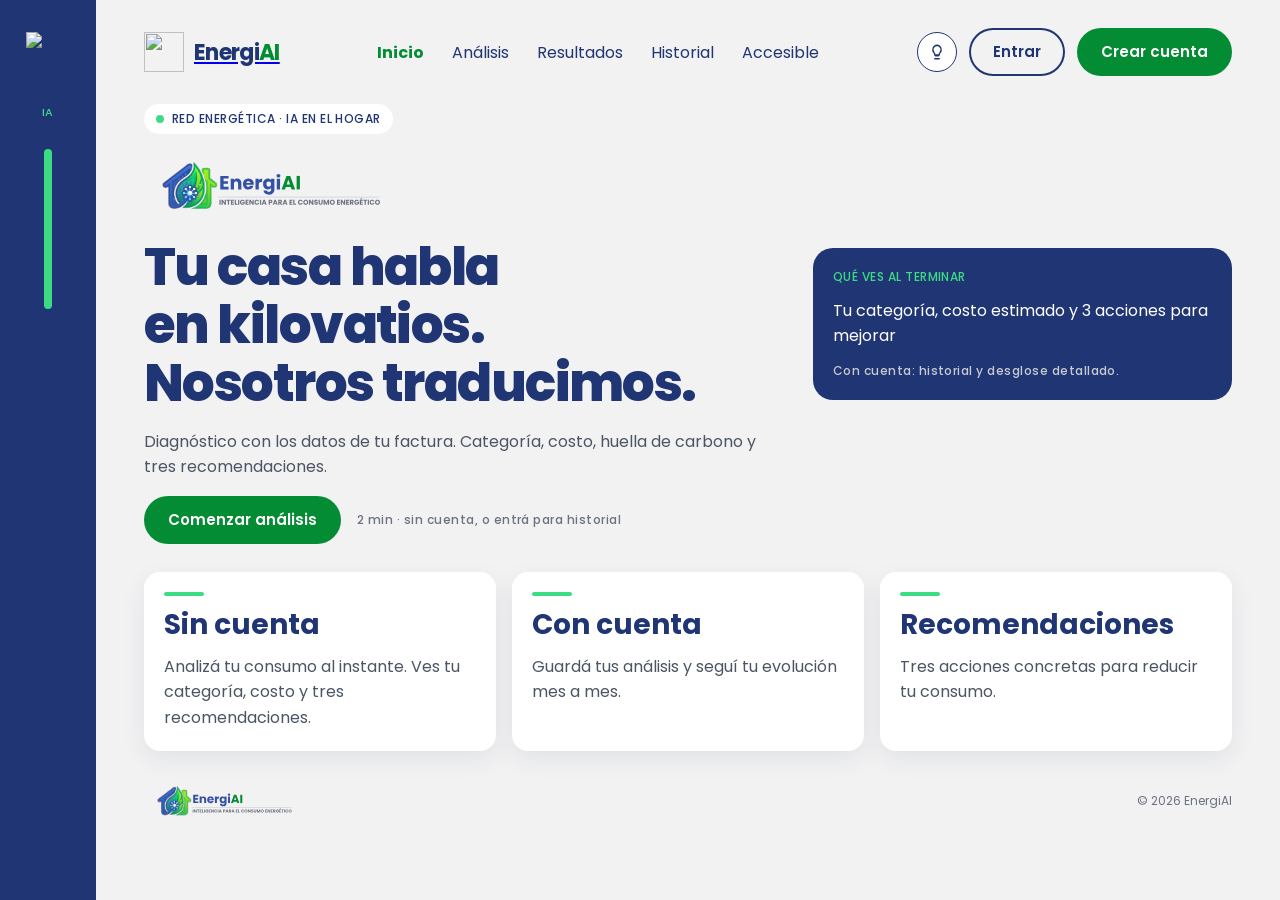
==== index.html @ ac4aae6c "feat: estructura inicial del frontend SPA para Netlify - Copiado archivos estáticos del backend Spri" ====
<!DOCTYPE html>
<html lang="es" data-theme="light" data-set="id">
<head>
  <meta charset="UTF-8">
  <meta name="viewport" content="width=device-width, initial-scale=1">
  <title>EnergiAI</title>
  <link rel="preconnect" href="https://fonts.googleapis.com">
  <link rel="preconnect" href="https://fonts.gstatic.com" crossorigin>
  <link href="https://fonts.googleapis.com/css2?family=Poppins:wght@400;500;600;700;800&display=swap" rel="stylesheet">
  <link rel="stylesheet" href="/styles.css?v=2.0.0">
</head>
<body class="app">
  <div id="app"></div>
  <script src="/config.js?v=2.0.0"></script>
  <script src="/app.js?v=2.0.0"></script>
</body>
</html>
---- styles.css ----
/* Poppins: Google Fonts en index.html / oauth-*.html (los TTF locales no están en el repo). */

:root,
[data-theme="light"] {
  --royal: #3352a6;
  --navy: #203573;
  --forest: #038c33;
  --mint: #3ddc84;
  --fog: #f2f2f2;
  --navy-soft: var(--royal);
  --green: var(--forest);
  --white: #ffffff;
  --muted: #6b7280;
  --line: #d5d8e0;
  --bg: var(--fog);
  --surface: var(--white);
  --text: var(--navy);
  --text-muted: #4b5563;
  --brand: var(--navy);
  --accent: var(--forest);
  --rail: var(--navy);
  --topbar: var(--navy);
  --stamp: var(--navy);
  --stamp-text: var(--fog);
  --field: var(--white);
  --tile-on: var(--navy);
  --tile-on-text: var(--fog);
  --ghost-bg: transparent;
  --ghost-fg: var(--navy);
  --lamp-bg: var(--white);
  --lamp-fg: var(--navy);
  --lamp-fill: none;
  --a11y-bar: var(--navy);
  --a11y-bar-text: var(--fog);
  --focus: var(--forest);
  --cta-fg: #ffffff;
}

[data-theme="dark"] {
  --bg: #162452;
  --surface: #203573;
  --field: #203573;
  --muted: #c7cbd1;
  --line: #3352a6;
  --text: #f2f2f2;
  --text-muted: #d5d8e0;
  --brand: #203573;
  --accent: #3ddc84;
  --green: #3ddc84;
  --rail: #203573;
  --topbar: #203573;
  --stamp: #203573;
  --stamp-text: #f2f2f2;
  --tile-on: #3352a6;
  --tile-on-text: #f2f2f2;
  --ghost-bg: transparent;
  --ghost-fg: #f2f2f2;
  --lamp-bg: #3352a6;
  --lamp-fg: #3ddc84;
  --lamp-fill: #3ddc84;
  --a11y-bar: #000000;
  --a11y-bar-text: #ffffff;
  --focus: #3ddc84;
  --cta-fg: #203573;
}

[data-set="a11y"] {
  --body-size: 20px;
  --body-lh: 32px;
  --h1: 32px;
  --tap: 56px;
}

[data-set="a11y"][data-theme="dark"] {
  --bg: #000000;
  --surface: #0a0a0a;
  --field: #0a0a0a;
  --text: #ffffff;
  --text-muted: #f2f2f2;
  --line: #f2f2f2;
  --accent: #3ddc84;
  --green: #3ddc84;
  --brand: #f2f2f2;
  --ghost-fg: #ffffff;
  --lamp-bg: #0a0a0a;
  --lamp-fg: #ffffff;
  --lamp-fill: #3ddc84;
  --cta-fg: #000000;
}

* { box-sizing: border-box; }
[hidden] { display: none !important; }
html, body { margin: 0; min-height: 100%; }
body {
  font-family: Poppins, sans-serif;
  background: #203573;
  color: #f2f2f2;
}
body.app {
  background: var(--bg);
  color: var(--text);
}
body.app .device {
  width: 100%;
  min-height: 100vh;
  border-radius: 0;
  box-shadow: none;
}
body.auth-page {
  min-height: 100vh;
  display: grid;
  place-items: center;
  padding: 32px 16px;
  background: var(--navy);
}

.studio {
  display: grid;
  grid-template-rows: auto 1fr;
  height: 100%;
}

.chrome {
  display: flex;
  flex-wrap: wrap;
  gap: 12px 20px;
  align-items: center;
  padding: 12px 20px;
  background: #162452;
  border-bottom: 1px solid #3352a6;
  font-size: 13px;
}
.chrome-brand {
  display: flex;
  align-items: center;
  gap: 8px;
  font-size: 16px;
  font-weight: 700;
  color: #f2f2f2;
  letter-spacing: -0.03em;
}
.chrome-brand .mark { width: 28px; height: 28px; object-fit: contain; }
.chrome-brand .ai { color: #3ddc84; }
.chrome label { display: flex; gap: 8px; align-items: center; color: #c7cbd1; }
.chrome select, .chrome button.ghost {
  font: inherit;
  background: #203573;
  color: #f2f2f2;
  border: 1px solid #3352a6;
  border-radius: 8px;
  padding: 6px 10px;
}
.hint { margin-left: auto; color: #64748b; font-size: 12px; }

.stage {
  overflow: auto;
  padding: 28px;
  display: flex;
  justify-content: center;
  align-items: flex-start;
}

.device {
  background: var(--bg);
  color: var(--text);
  box-shadow: 0 24px 80px rgba(0, 0, 0, 0.45);
  overflow: hidden;
}
.device[data-device="web"] { width: min(1440px, 100%); min-height: 820px; border-radius: 12px; }
.device[data-device="tablet"] { width: 768px; min-height: 1024px; border-radius: 22px; }
.device[data-device="mobile"] { width: 390px; min-height: 844px; border-radius: 28px; }

.shell { display: flex; min-height: inherit; }
.rail {
  width: 96px;
  background: var(--rail);
  display: flex;
  flex-direction: column;
  align-items: center;
  gap: 28px;
  padding: 32px 16px;
  flex-shrink: 0;
}
.rail img.mark { width: 44px; height: 44px; object-fit: contain; }
.rail .pulse { width: 8px; height: 160px; border-radius: 8px; background: var(--mint, var(--green)); }
.rail .cap { color: var(--mint, var(--green)); font-size: 11px; font-weight: 500; letter-spacing: 0.08em; }

.main { flex: 1; padding: 28px 48px 40px; display: flex; flex-direction: column; gap: 28px; }
.device[data-device="tablet"] .main,
.device[data-device="mobile"] .main { padding: 20px; gap: 20px; }

.topbar {
  background: var(--topbar);
  color: #fff;
  display: flex;
  align-items: center;
  justify-content: space-between;
  padding: 16px 22px;
  gap: 12px;
}
.topbar .brand { display: flex; align-items: center; }
.topbar img.mark { width: 40px; height: 40px; object-fit: contain; }
.device[data-device="mobile"] .topbar { padding: 18px 20px; }
.device[data-device="mobile"] .topbar img.mark { width: 40px; height: 40px; }
.topbar .pulse { width: 64px; height: 6px; border-radius: 3px; background: var(--mint, var(--green)); }

.a11y-bar {
  background: var(--a11y-bar);
  color: var(--a11y-bar-text);
  display: flex;
  align-items: center;
  justify-content: space-between;
  gap: 12px;
  padding: 12px 24px;
  min-height: 56px;
}
.skip { color: inherit; font-size: 18px; font-weight: 500; text-decoration: underline; }

.header {
  display: flex;
  align-items: center;
  justify-content: space-between;
  gap: 20px;
}
.nav { display: flex; gap: 28px; font-size: 16px; }
.header-actions { display: flex; align-items: center; gap: 12px; }

.lockup {
  display: flex;
  align-items: center;
  gap: 10px;
  font-size: 22px;
  font-weight: 700;
  letter-spacing: -0.03em;
  color: var(--navy);
  white-space: nowrap;
}
.lockup img.mark { width: 40px; height: 40px; object-fit: contain; flex-shrink: 0; }
.lockup .ai { color: var(--forest); }
.lockup.inverse { color: #f2f2f2; }
.lockup.inverse .ai { color: var(--mint); }
.lockup.compact { font-size: 18px; gap: 8px; }
.lockup.compact img.mark { width: 32px; height: 32px; }
.banner-plate {
  background: #f2f2f2;
  border-radius: 12px;
  padding: 10px 16px;
  width: fit-content;
  max-width: 100%;
}
.banner-plate img { height: 52px; width: auto; max-width: min(420px, 100%); display: block; object-fit: contain; object-position: left center; }
.banner-plate.sm { padding: 6px 12px; }
.banner-plate.sm img { height: 32px; max-width: 260px; }

.btn {
  display: inline-flex;
  align-items: center;
  justify-content: center;
  gap: 8px;
  border: 0;
  border-radius: 999px;
  padding: 12px 24px;
  font: 600 15px/1.2 Poppins, sans-serif;
  cursor: pointer;
  min-height: 48px;
}
.btn.primary { background: var(--accent); color: var(--cta-fg); }
.btn.navy { background: var(--navy); color: #f2f2f2; }
.btn.ghost {
  background: var(--ghost-bg);
  color: var(--ghost-fg);
  box-shadow: inset 0 0 0 2px var(--ghost-fg);
}
[data-set="a11y"] .btn { min-height: 56px; font-size: 20px; padding: 14px 24px; }
.btn.block { width: 100%; }

.theme-toggle {
  display: inline-flex;
  align-items: center;
  justify-content: center;
  gap: 8px;
  width: 40px;
  height: 40px;
  border-radius: 999px;
  border: 1.5px solid var(--lamp-fg);
  background: var(--lamp-bg);
  color: var(--lamp-fg);
  cursor: pointer;
  flex-shrink: 0;
}
.theme-toggle svg { width: 18px; height: 18px; }
.theme-toggle.filled svg { fill: var(--lamp-fill); stroke: var(--lamp-fill); }
.theme-toggle.a11y {
  width: auto;
  min-height: 56px;
  padding: 0 16px;
  font: 500 18px/1 Poppins, sans-serif;
  border-width: 2px;
}
.theme-toggle:focus-visible { outline: 3px solid var(--focus); outline-offset: 3px; }

.kicker {
  display: inline-flex;
  align-items: center;
  gap: 8px;
  background: var(--surface);
  color: var(--navy);
  border-radius: 999px;
  padding: 6px 12px;
  font-size: 12px;
  font-weight: 500;
  letter-spacing: 0.04em;
  width: fit-content;
}
[data-theme="dark"] .kicker { color: var(--mint); background: #203573; }
.dot { width: 8px; height: 8px; border-radius: 50%; background: var(--mint, var(--green)); }

h1 { margin: 0; font-size: 40px; line-height: 1.15; letter-spacing: -0.03em; color: var(--navy); }
[data-theme="dark"] h1 { color: var(--text); }
[data-set="a11y"] h1 { font-size: 32px; letter-spacing: 0; }
.display { font-size: 52px; font-weight: 800; line-height: 1.12; }
[data-device="mobile"] .display,
[data-device="tablet"] .display { font-size: 36px; }
[data-set="a11y"] .display { font-size: 40px; font-weight: 700; }
p { margin: 0; font-size: 16px; line-height: 1.6; color: var(--text-muted); }
[data-set="a11y"] p { font-size: 20px; line-height: 1.6; color: var(--text-muted); }
.caption { font-size: 12px; font-weight: 500; letter-spacing: 0.04em; color: var(--muted); text-transform: uppercase; }
[data-set="a11y"] .caption { font-size: 18px; text-transform: none; letter-spacing: 0; }

.hero { display: grid; grid-template-columns: 1.2fr 0.8fr; gap: 40px; align-items: center; }
[data-device="mobile"] .hero,
[data-device="tablet"] .hero { grid-template-columns: 1fr; }
.copy { display: flex; flex-direction: column; gap: 16px; align-items: flex-start; }
.cta-row { display: flex; gap: 16px; align-items: center; flex-wrap: wrap; }

.meter {
  background: var(--navy);
  color: #fff;
  border-radius: 20px;
  padding: 20px;
  display: flex;
  flex-direction: column;
  gap: 12px;
}
[data-theme="dark"] .meter { background: #162452; box-shadow: inset 0 0 0 1px #3352a6; }
.meter .caption { color: var(--mint, var(--green)); }
.bars { display: flex; gap: 8px; align-items: flex-end; height: 150px; }
.bars span {
  flex: 1;
  border-radius: 8px;
  background: var(--royal, var(--navy-soft));
  min-height: 24px;
}
.bars span.on { background: var(--mint, var(--green)); }

.bento, .grid-2, .tiles, .timeline { display: grid; gap: 16px; }
.bento { grid-template-columns: repeat(3, 1fr); }
[data-device="mobile"] .bento { grid-template-columns: 1fr; }
.card {
  background: var(--surface);
  border-radius: 16px;
  padding: 20px;
  display: flex;
  flex-direction: column;
  gap: 8px;
  box-shadow: 0 8px 24px rgba(32, 53, 115, 0.08);
}
.stripe { width: 40px; height: 4px; border-radius: 2px; background: var(--mint, var(--accent)); }
.card h2 { margin: 0; font-size: 28px; color: var(--navy); }
[data-theme="dark"] .card h2 { color: var(--text); }

.timeline { grid-template-columns: repeat(3, 1fr); }
[data-device="mobile"] .timeline { grid-template-columns: 1fr; }
.step {
  background: var(--surface);
  border-radius: 999px;
  padding: 12px 16px;
  display: flex;
  gap: 12px;
  align-items: center;
}
.step .n { color: var(--green); font-size: 12px; font-weight: 500; }

.tiles { grid-template-columns: repeat(3, 1fr); }
[data-device="mobile"] .tiles { grid-template-columns: 1fr; }
.tile {
  background: var(--field);
  border: 1px solid var(--line);
  border-radius: 16px;
  padding: 20px;
  cursor: pointer;
  text-align: left;
  font: inherit;
  color: inherit;
  min-height: 48px;
}
.tile.on { background: var(--tile-on); color: var(--tile-on-text); border-color: transparent; }
.tile.on .caption { color: var(--green); }
.tile h3 { margin: 6px 0 0; font-size: 24px; }

.fields { display: grid; grid-template-columns: 1fr 1fr; gap: 12px; }
[data-device="mobile"] .fields { grid-template-columns: 1fr; }
.field {
  background: var(--field);
  border-radius: 12px;
  padding: 14px 16px;
  border: 1px solid var(--line);
}
.field .val { font-size: 22px; font-weight: 600; color: var(--navy); }
[data-theme="dark"] .field .val { color: var(--text); }

.stamp {
  background: var(--stamp);
  color: var(--stamp-text);
  border-radius: 20px;
  padding: 28px;
  display: flex;
  flex-direction: column;
  gap: 12px;
}
.hatch { display: flex; gap: 6px; }
.hatch i {
  width: 10px;
  height: 18px;
  background: var(--mint, var(--green));
  border-radius: 2px;
  transform: rotate(18deg);
}
.split { display: grid; grid-template-columns: 1fr 1fr; gap: 24px; }
[data-device="mobile"] .split { grid-template-columns: 1fr; }
.rec {
  display: flex;
  gap: 16px;
  align-items: center;
  background: var(--surface);
  border-radius: 16px;
  padding: 16px;
}
.rec .n { font-size: 28px; font-weight: 600; color: var(--green); }

.choice {
  display: flex;
  justify-content: space-between;
  align-items: center;
  min-height: 56px;
  width: 100%;
  padding: 16px 20px;
  border-radius: 12px;
  background: var(--surface);
  border: 2px solid var(--navy);
  color: var(--text);
  font: inherit;
  cursor: pointer;
  text-align: left;
}
[data-set="a11y"] .choice { border-color: var(--text); font-size: 20px; }
.choice.on { border-width: 4px; border-color: var(--accent); }
.choice .sel { color: var(--accent); font-size: 18px; font-weight: 500; }
.progress { display: flex; gap: 8px; }
.progress i { flex: 1; height: 12px; border-radius: 6px; background: var(--line); }
.progress i.on { background: var(--accent); }

.a11y-card {
  border: 2px solid var(--text);
  background: var(--surface);
  border-radius: 12px;
  padding: 20px;
}
[data-theme="dark"][data-set="a11y"] .a11y-card { border-color: #fff; }

.foot {
  display: flex;
  align-items: center;
  justify-content: space-between;
  gap: 16px;
  flex-wrap: wrap;
  color: var(--muted);
  font-size: 12px;
}

.stack { display: flex; flex-direction: column; gap: 16px; align-items: stretch; }
.row { display: flex; justify-content: space-between; align-items: center; background: var(--surface); border-radius: 12px; padding: 12px 14px; }
.row b { font-size: 28px; color: var(--navy); }
[data-theme="dark"] .row b { color: var(--text); }

.nav a, .nav button.link, .caption button.link {
  background: none;
  border: 0;
  padding: 0;
  font: inherit;
  color: inherit;
  cursor: pointer;
  text-decoration: underline;
  text-underline-offset: 3px;
}
.nav a, .nav button.link { text-decoration: none; }
.nav a:hover, .nav button.link:hover { color: var(--accent); }
.nav a.on, .nav button.link.on { font-weight: 700; color: var(--accent); }

.alert {
  border-radius: 12px;
  padding: 12px 16px;
  background: #fde8e8;
  color: #7f1d1d;
  font-size: 14px;
  line-height: 1.45;
}
[data-theme="dark"] .alert { background: #3b1520; color: #fecaca; }
.alert.notice { background: #e8f8ef; color: #0f5132; }
[data-theme="dark"] .alert.notice { background: #0f2e1c; color: #bbf7d0; }
.alert ul { margin: 8px 0 0; padding-left: 18px; }

.field-ctl { display: flex; flex-direction: column; gap: 6px; }
.field-ctl label {
  font-size: 12px;
  font-weight: 500;
  letter-spacing: 0.04em;
  text-transform: uppercase;
  color: var(--muted);
}
[data-set="a11y"] .field-ctl label { font-size: 16px; text-transform: none; letter-spacing: 0; }
.field-ctl input, .field-ctl select, .field-ctl textarea {
  font: 600 16px/1.3 Poppins, sans-serif;
  color: var(--text);
  background: var(--field);
  border: 1px solid var(--line);
  border-radius: 12px;
  padding: 12px 14px;
  min-height: 48px;
  width: 100%;
}
[data-set="a11y"] .field-ctl input,
[data-set="a11y"] .field-ctl select { min-height: 56px; font-size: 20px; }
.checks { display: grid; gap: 10px; }
.check {
  display: flex;
  align-items: center;
  gap: 10px;
  background: var(--field);
  border: 1px solid var(--line);
  border-radius: 12px;
  padding: 12px 14px;
  font-size: 15px;
  color: var(--text);
}
.check input { width: 18px; height: 18px; accent-color: var(--forest); }

.auth-card {
  width: min(440px, 92vw);
  background: var(--surface);
  color: var(--text);
  border-radius: 20px;
  padding: 28px 28px 24px;
  display: flex;
  flex-direction: column;
  gap: 16px;
}
.auth-card h1 { font-size: 28px; }
.auth-tabs { display: flex; gap: 8px; }
.auth-tabs .btn { flex: 1; }
.btn.google {
  background: #fff;
  color: #1f1f1f;
  box-shadow: inset 0 0 0 1px #dadce0;
  font-weight: 600;
}
.btn.google svg { width: 18px; height: 18px; }
.auth-welcome { color: var(--text-muted); line-height: 1.5; }
.auth-footer { font-size: 12px; color: var(--muted); }

.chart-wrap {
  overflow-x: auto;
  background: var(--surface);
  border-radius: 16px;
  padding: 16px 12px 8px;
}
.chart-wrap svg { width: 100%; height: auto; display: block; }
.chart-legend {
  display: flex;
  gap: 16px;
  flex-wrap: wrap;
  font-size: 13px;
  color: var(--text-muted);
  margin-bottom: 8px;
}
.chart-legend i {
  display: inline-block;
  width: 10px;
  height: 10px;
  border-radius: 2px;
  margin-right: 6px;
}
.chart-legend .kwh { background: var(--royal); }
.chart-legend .co2 { background: var(--mint); }
.bar-group { cursor: pointer; }
.bar-group:hover .bar-kwh { fill: var(--navy); }
.bar-group:focus { outline: 3px solid var(--focus); outline-offset: 2px; }
.bar-kwh { fill: var(--royal); }
.bar-co2 { fill: var(--mint); }
.chart-axis { font-size: 11px; fill: var(--muted); font-family: Poppins, sans-serif; }
.chart-hint { margin-top: 8px; }

.costos-grid { display: grid; grid-template-columns: 1fr 1fr; gap: 12px; }
[data-device="mobile"] .costos-grid { grid-template-columns: 1fr; }

.user-chip { font-size: 13px; color: var(--text-muted); max-width: 180px; overflow: hidden; text-overflow: ellipsis; white-space: nowrap; }
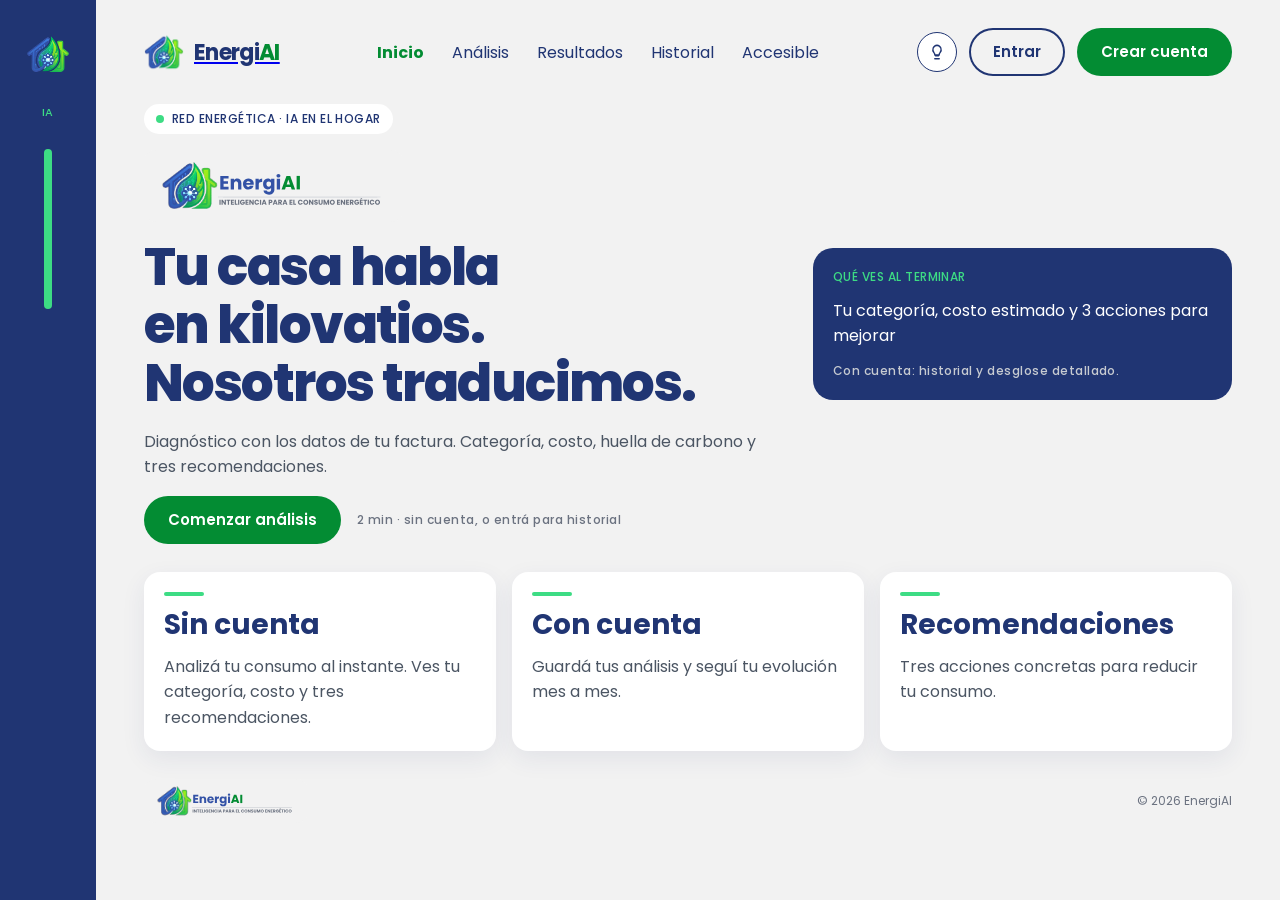
==== commit c4173470: "refactor: modularizar frontend en ES6 modules Fase 1 y 2 de reestructuración:  - Separar app.js mono" ====
--- a/index.html
+++ b/index.html
@@ -7,11 +7,10 @@
   <link rel="preconnect" href="https://fonts.googleapis.com">
   <link rel="preconnect" href="https://fonts.gstatic.com" crossorigin>
   <link href="https://fonts.googleapis.com/css2?family=Poppins:wght@400;500;600;700;800&display=swap" rel="stylesheet">
-  <link rel="stylesheet" href="/styles.css?v=2.0.0">
+  <link rel="stylesheet" href="/styles.css?v=2.1.0">
 </head>
 <body class="app">
   <div id="app"></div>
-  <script src="/config.js?v=2.0.0"></script>
-  <script src="/app.js?v=2.0.0"></script>
+  <script type="module" src="/js/app.js?v=2.1.0"></script>
 </body>
 </html>
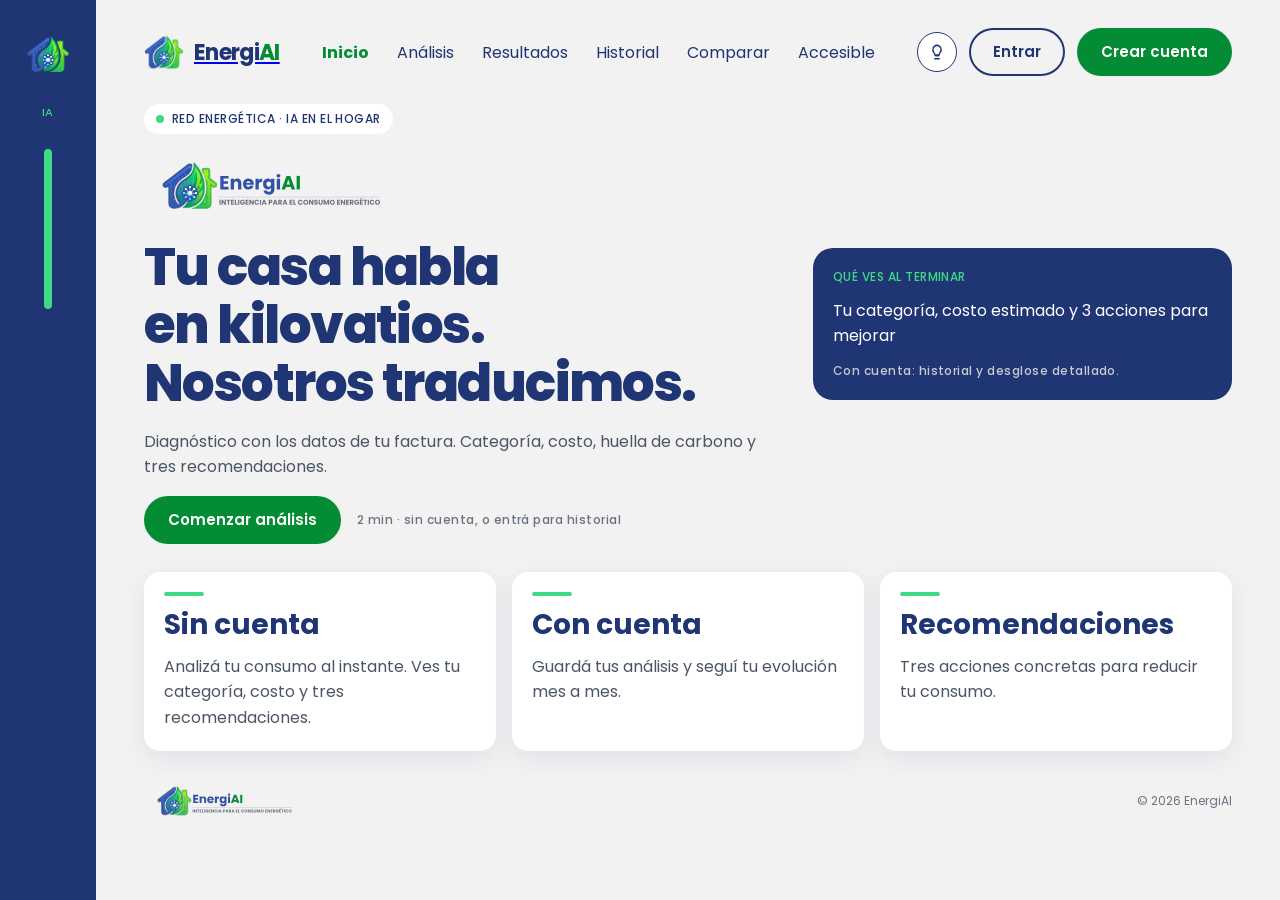
==== commit 0fe98bac: "chore: bump CSS version to bust cache Co-authored-by: Cursor <cursoragent@cursor.com>" ====
--- a/index.html
+++ b/index.html
@@ -7,7 +7,8 @@
   <link rel="preconnect" href="https://fonts.googleapis.com">
   <link rel="preconnect" href="https://fonts.gstatic.com" crossorigin>
   <link href="https://fonts.googleapis.com/css2?family=Poppins:wght@400;500;600;700;800&display=swap" rel="stylesheet">
-  <link rel="stylesheet" href="/styles.css?v=2.1.0">
+  <link rel="stylesheet" href="/styles.css?v=2.2.0">
+  <script src="https://accounts.google.com/gsi/client" async defer></script>
 </head>
 <body class="app">
   <div id="app"></div>
--- a/styles.css
+++ b/styles.css
@@ -30,8 +30,8 @@
   --lamp-bg: var(--white);
   --lamp-fg: var(--navy);
   --lamp-fill: none;
-  --a11y-bar: var(--navy);
-  --a11y-bar-text: var(--fog);
+  --a11y-bar: #e8e8e8;
+  --a11y-bar-text: #1a1a2e;
   --focus: var(--forest);
   --cta-fg: #ffffff;
 }
@@ -214,6 +214,33 @@
   padding: 12px 24px;
   min-height: 56px;
 }
+.a11y-bar .btn.ghost {
+  background: transparent;
+  color: #ffffff;
+  box-shadow: inset 0 0 0 2px #ffffff;
+}
+.a11y-bar .btn.ghost:hover,
+.a11y-bar .btn.ghost:focus {
+  background: rgba(255, 255, 255, 0.1);
+}
+.a11y-bar .theme-toggle {
+  border-color: #ffffff;
+  color: #ffffff;
+  background: transparent;
+}
+
+/* Modo claro: botones accesibilidad con alto contraste */
+[data-theme="light"] .a11y-bar .btn.ghost,
+[data-theme="light"] .a11y-bar .theme-toggle {
+  color: var(--a11y-bar-text);
+  border-color: var(--a11y-bar-text);
+  box-shadow: inset 0 0 0 2px var(--a11y-bar-text);
+}
+[data-theme="light"] .a11y-bar .btn.ghost:hover,
+[data-theme="light"] .a11y-bar .btn.ghost:focus {
+  background: rgba(26, 26, 46, 0.12);
+}
+
 .skip { color: inherit; font-size: 18px; font-weight: 500; text-decoration: underline; }
 
 .header {
@@ -251,6 +278,13 @@
 .banner-plate img { height: 52px; width: auto; max-width: min(420px, 100%); display: block; object-fit: contain; object-position: left center; }
 .banner-plate.sm { padding: 6px 12px; }
 .banner-plate.sm img { height: 32px; max-width: 260px; }
+[data-theme="dark"] .banner-plate {
+  background: rgba(32, 53, 115, 0.6);
+  border: 1px solid rgba(61, 220, 132, 0.3);
+}
+[data-theme="dark"] .banner-plate img {
+  filter: invert(1) hue-rotate(180deg) brightness(1.2) contrast(0.9);
+}
 
 .btn {
   display: inline-flex;
@@ -565,6 +599,21 @@
   font-weight: 600;
 }
 .btn.google svg { width: 18px; height: 18px; }
+.google-signin-wrapper {
+  display: flex;
+  flex-direction: column;
+  align-items: center;
+  width: 100%;
+  margin-top: 8px;
+}
+#google-signin-btn {
+  display: flex;
+  justify-content: center;
+  min-height: 44px;
+}
+.google-fallback {
+  display: flex;
+}
 .auth-welcome { color: var(--text-muted); line-height: 1.5; }
 .auth-footer { font-size: 12px; color: var(--muted); }
 
@@ -604,3 +653,29 @@
 [data-device="mobile"] .costos-grid { grid-template-columns: 1fr; }
 
 .user-chip { font-size: 13px; color: var(--text-muted); max-width: 180px; overflow: hidden; text-overflow: ellipsis; white-space: nowrap; }
+
+@media (max-width: 768px) {
+  .cta-row {
+    flex-direction: column;
+    align-items: stretch;
+    gap: 12px;
+  }
+  .cta-row .btn.primary {
+    width: 100%;
+  }
+  .cta-row .btn.ghost,
+  .cta-row .btn.navy {
+    flex: 1;
+  }
+  .cta-row .user-chip {
+    text-align: center;
+    max-width: none;
+  }
+  .header-actions {
+    display: none;
+  }
+  .device[data-device="mobile"] .header-actions,
+  .device[data-device="tablet"] .header-actions {
+    display: none;
+  }
+}
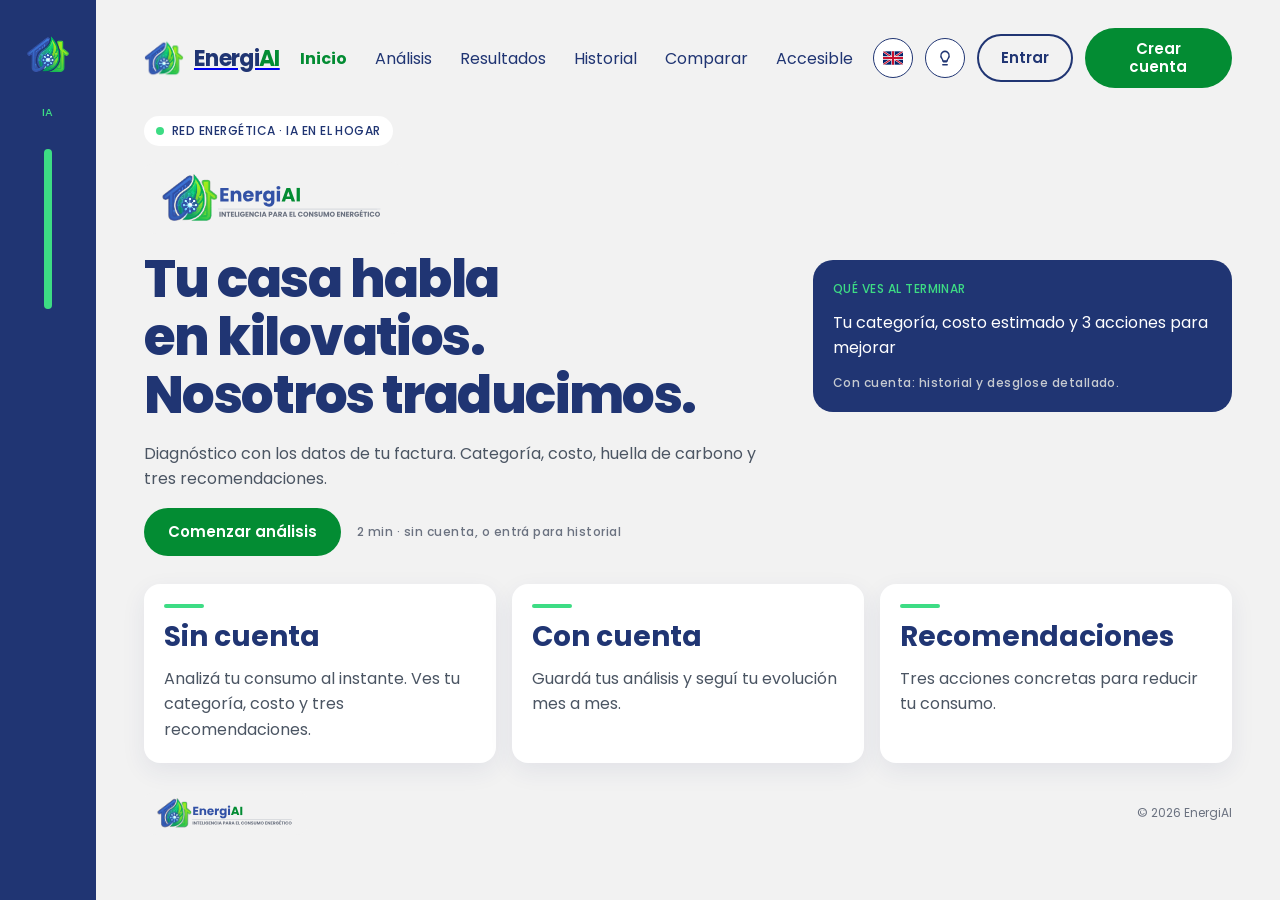
==== commit 75e3318c: "feat: add language toggle (ES/EN) and favicon - Add i18n module with ~150 translated strings - Langu" ====
--- a/index.html
+++ b/index.html
@@ -4,14 +4,15 @@
   <meta charset="UTF-8">
   <meta name="viewport" content="width=device-width, initial-scale=1">
   <title>EnergiAI</title>
+  <link rel="icon" href="/favicon.svg" type="image/svg+xml">
   <link rel="preconnect" href="https://fonts.googleapis.com">
   <link rel="preconnect" href="https://fonts.gstatic.com" crossorigin>
   <link href="https://fonts.googleapis.com/css2?family=Poppins:wght@400;500;600;700;800&display=swap" rel="stylesheet">
-  <link rel="stylesheet" href="/styles.css?v=2.2.0">
+  <link rel="stylesheet" href="/styles.css?v=2.4.0">
   <script src="https://accounts.google.com/gsi/client" async defer></script>
 </head>
 <body class="app">
   <div id="app"></div>
-  <script type="module" src="/js/app.js?v=2.1.0"></script>
+  <script type="module" src="/js/app.js?v=2.4.0"></script>
 </body>
 </html>
--- a/styles.css
+++ b/styles.css
@@ -333,6 +333,37 @@
 }
 .theme-toggle:focus-visible { outline: 3px solid var(--focus); outline-offset: 3px; }
 
+.lang-toggle {
+  display: inline-flex;
+  align-items: center;
+  justify-content: center;
+  gap: 6px;
+  width: 40px;
+  height: 40px;
+  border-radius: 999px;
+  border: 1.5px solid var(--lamp-fg);
+  background: var(--lamp-bg);
+  color: var(--lamp-fg);
+  cursor: pointer;
+  flex-shrink: 0;
+  padding: 0;
+}
+.lang-toggle svg { width: 20px; height: 14px; border-radius: 2px; }
+.lang-toggle.a11y {
+  width: auto;
+  min-height: 56px;
+  padding: 0 16px;
+  font: 500 18px/1 Poppins, sans-serif;
+  border-width: 2px;
+}
+.lang-toggle:focus-visible { outline: 3px solid var(--focus); outline-offset: 3px; }
+
+[data-theme="light"] .a11y-bar .lang-toggle {
+  color: var(--a11y-bar-text);
+  border-color: var(--a11y-bar-text);
+  box-shadow: inset 0 0 0 2px var(--a11y-bar-text);
+}
+
 .kicker {
   display: inline-flex;
   align-items: center;
@@ -414,6 +445,21 @@
   align-items: center;
 }
 .step .n { color: var(--green); font-size: 12px; font-weight: 500; }
+
+.section-title {
+  font-size: 18px;
+  font-weight: 600;
+  color: var(--text);
+  margin: 24px 0 12px;
+  padding-bottom: 8px;
+  border-bottom: 1px solid var(--line);
+}
+.section-title:first-of-type { margin-top: 16px; }
+.section-title .hint {
+  font-size: 13px;
+  font-weight: 400;
+  color: var(--muted);
+}
 
 .tiles { grid-template-columns: repeat(3, 1fr); }
 [data-device="mobile"] .tiles { grid-template-columns: 1fr; }
@@ -619,11 +665,16 @@
 
 .chart-wrap {
   overflow-x: auto;
+  overflow-y: hidden;
   background: var(--surface);
   border-radius: 16px;
   padding: 16px 12px 8px;
-}
-.chart-wrap svg { width: 100%; height: auto; display: block; }
+  max-width: 100%;
+}
+.chart-wrap svg { 
+  display: block; 
+  min-width: max-content;
+}
 .chart-legend {
   display: flex;
   gap: 16px;
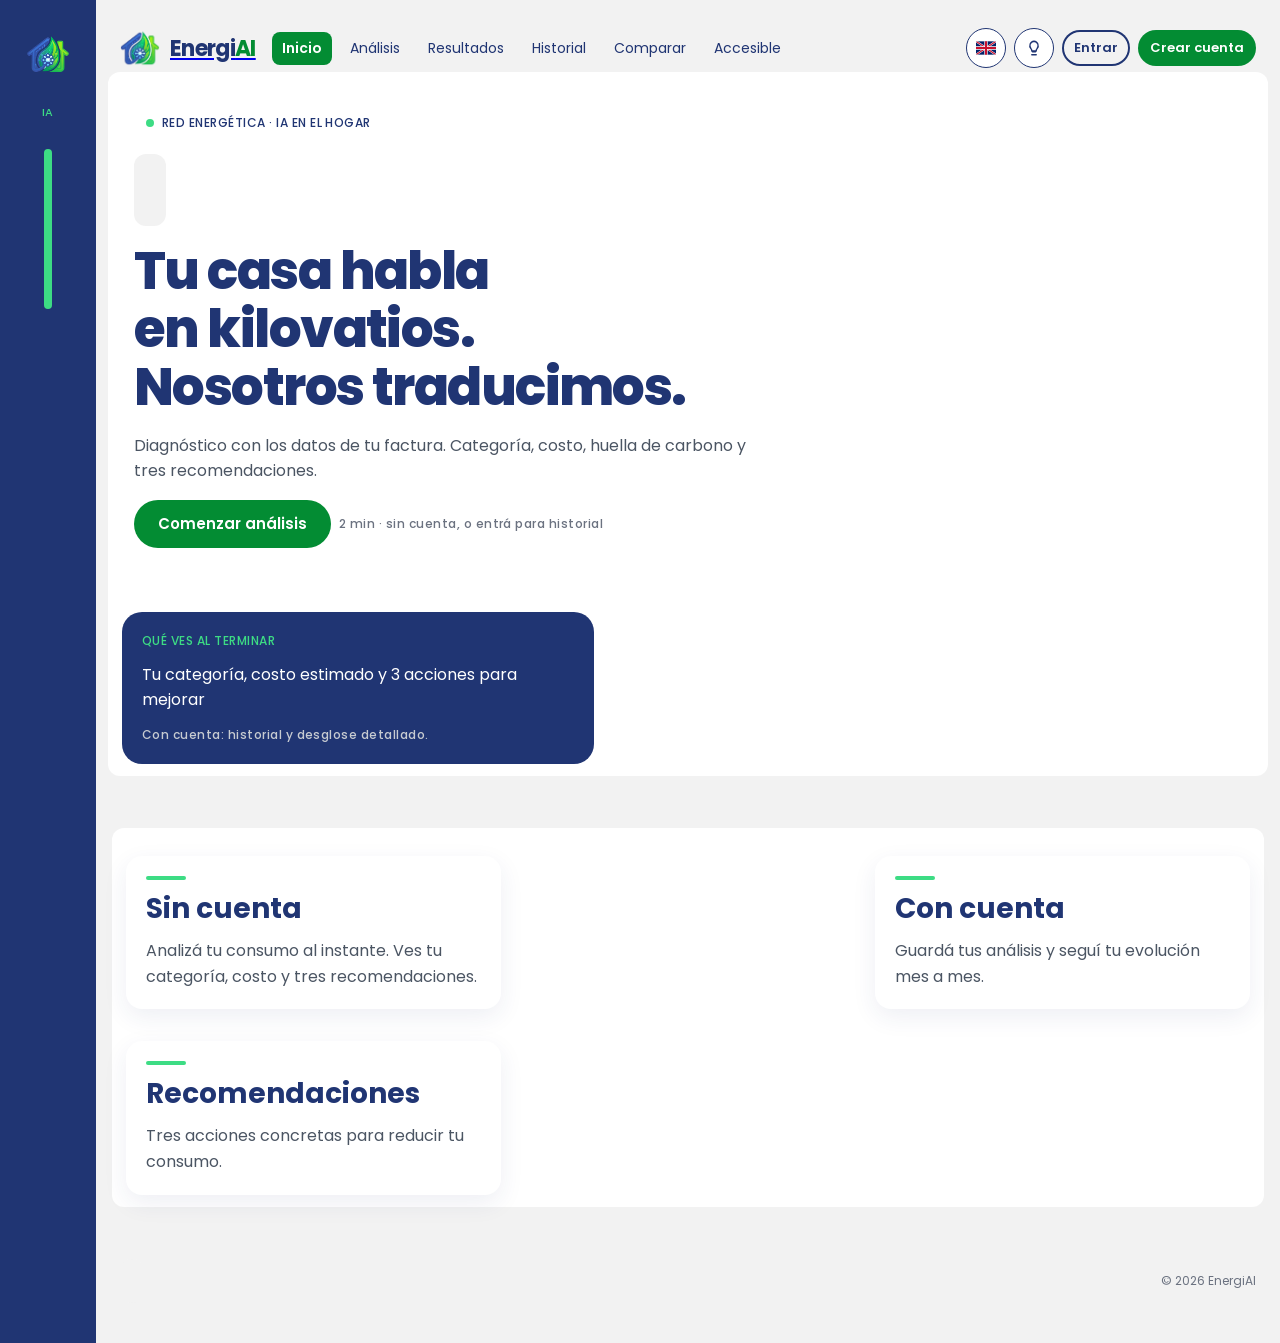
==== commit bc31372d: "feat(ui): consolidar controles en topbar móvil y agregar Bootstrap local - Mover botones auth (login" ====
--- a/index.html
+++ b/index.html
@@ -8,11 +8,13 @@
   <link rel="preconnect" href="https://fonts.googleapis.com">
   <link rel="preconnect" href="https://fonts.gstatic.com" crossorigin>
   <link href="https://fonts.googleapis.com/css2?family=Poppins:wght@400;500;600;700;800&display=swap" rel="stylesheet">
-  <link rel="stylesheet" href="/styles.css?v=2.4.0">
+  <link rel="stylesheet" href="/css/bootstrap-grid.min.css">
+  <link rel="stylesheet" href="/css/bootstrap-utilities.min.css">
+  <link rel="stylesheet" href="/styles.css?v=2.12.0">
   <script src="https://accounts.google.com/gsi/client" async defer></script>
 </head>
 <body class="app">
   <div id="app"></div>
-  <script type="module" src="/js/app.js?v=2.4.0"></script>
+  <script type="module" src="/js/app.js?v=2.7.0"></script>
 </body>
 </html>
--- a/styles.css
+++ b/styles.css
@@ -195,14 +195,59 @@
   display: flex;
   align-items: center;
   justify-content: space-between;
+  flex-wrap: wrap;
+  gap: 8px;
+}
+  align-items: center;
+  justify-content: space-between;
   padding: 16px 22px;
   gap: 12px;
 }
-.topbar .brand { display: flex; align-items: center; }
+.topbar .brand { display: flex; align-items: center; flex-shrink: 0; }
 .topbar img.mark { width: 40px; height: 40px; object-fit: contain; }
-.device[data-device="mobile"] .topbar { padding: 18px 20px; }
+.device[data-device="mobile"] .topbar { padding: 18px 12px; max-width: 100vw; box-sizing: border-box; }
 .device[data-device="mobile"] .topbar img.mark { width: 40px; height: 40px; }
-.topbar .pulse { width: 64px; height: 6px; border-radius: 3px; background: var(--mint, var(--green)); }
+.topbar .pulse { width: 64px; height: 6px; border-radius: 3px; background: var(--mint, var(--green)); flex-shrink: 0; }
+.topbar-actions { margin-left: auto; display: flex; flex-wrap: wrap; justify-content: flex-end; gap: 4px; }
+.topbar-actions .btn:hover {
+  background: rgba(255,255,255,0.25);
+}
+.topbar-actions .btn.primary {
+  background: var(--accent);
+  border-color: var(--accent);
+  color: var(--cta-fg);
+}
+.topbar-actions .user-chip {
+  color: #fff;
+  font-size: 12px;
+  max-width: 80px;
+  overflow: hidden;
+  text-overflow: ellipsis;
+  white-space: nowrap;
+}
+.topbar-actions .lang-toggle,
+.topbar-actions .theme-toggle {
+  opacity: 0.9;
+}
+@media (max-width: 520px) {
+  .topbar { padding: 10px 12px; gap: 6px; }
+  .topbar-actions { gap: 4px !important; }
+  .topbar-actions .btn.ghost { 
+    padding: 4px 6px; 
+    font-size: 11px; 
+    min-height: auto;
+  }
+  .topbar-actions .btn.primary { padding: 4px 8px; font-size: 11px; min-height: 28px; }
+  .topbar-actions .user-chip { max-width: 60px; font-size: 11px; }
+  .topbar-actions .lang-toggle,
+  .topbar-actions .theme-toggle { transform: scale(0.8); }
+}
+@media (max-width: 400px) {
+  .topbar-actions .theme-toggle { display: none; }
+}
+@media (max-width: 350px) {
+  .topbar-actions .lang-toggle { display: none; }
+}
 
 .a11y-bar {
   background: var(--a11y-bar);
@@ -305,6 +350,21 @@
   color: var(--ghost-fg);
   box-shadow: inset 0 0 0 2px var(--ghost-fg);
 }
+
+/* Topbar button overrides - must come after .btn.ghost */
+.topbar-actions .btn,
+.topbar-actions .btn.ghost,
+.topbar-actions .btn.primary {
+  padding: 6px 12px;
+  font-size: 12px;
+  min-height: 32px;
+  color: #fff;
+  box-shadow: none;
+}
+.topbar-actions .btn.ghost {
+  background: rgba(255,255,255,0.15);
+  border-color: rgba(255,255,255,0.3);
+}
 [data-set="a11y"] .btn { min-height: 56px; font-size: 20px; padding: 14px 24px; }
 .btn.block { width: 100%; }
 
@@ -705,28 +765,93 @@
 
 .user-chip { font-size: 13px; color: var(--text-muted); max-width: 180px; overflow: hidden; text-overflow: ellipsis; white-space: nowrap; }
 
-@media (max-width: 768px) {
+/* Bootstrap overrides y ajustes responsivos */
+.nav-scroll {
+  overflow-x: auto;
+  -webkit-overflow-scrolling: touch;
+  scrollbar-width: thin;
+}
+.nav-scroll::-webkit-scrollbar {
+  height: 4px;
+}
+.nav-scroll::-webkit-scrollbar-thumb {
+  background: var(--line);
+  border-radius: 2px;
+}
+.nav {
+  font-size: 14px;
+  white-space: nowrap;
+}
+.nav button.link {
+  padding: 6px 10px;
+  background: transparent;
+  border-radius: 8px;
+  transition: background 0.2s;
+  font-size: inherit;
+  flex-shrink: 0;
+}
+.nav button.link:hover {
+  background: var(--ghost-bg);
+}
+.nav button.link.on {
+  background: var(--accent);
+  color: var(--cta-fg);
+  font-weight: 600;
+}
+
+.header-actions {
+  flex-shrink: 0;
+}
+.header-actions .btn {
+  padding: 6px 12px;
+  font-size: 13px;
+  min-height: 36px;
+}
+.header-actions .user-chip {
+  font-size: 13px;
+  max-width: 100px;
+  overflow: hidden;
+  text-overflow: ellipsis;
+}
+
+@media (max-width: 991.98px) {
+  .nav {
+    font-size: 13px;
+  }
+  .nav button.link {
+    padding: 6px 8px;
+  }
+}
+
+@media (max-width: 767.98px) {
+  .header {
+    padding: 8px 0;
+  }
+  .nav-scroll {
+    padding-bottom: 4px;
+  }
+  .nav button.link {
+    padding: 8px 10px;
+    background: var(--ghost-bg);
+  }
+  .header-actions .btn {
+    padding: 6px 10px;
+    font-size: 12px;
+  }
+  .header-actions .user-chip {
+    max-width: 80px;
+  }
   .cta-row {
     flex-direction: column;
     align-items: stretch;
-    gap: 12px;
-  }
-  .cta-row .btn.primary {
+  }
+  .cta-row .btn {
     width: 100%;
   }
-  .cta-row .btn.ghost,
-  .cta-row .btn.navy {
-    flex: 1;
-  }
-  .cta-row .user-chip {
-    text-align: center;
-    max-width: none;
-  }
-  .header-actions {
-    display: none;
-  }
-  .device[data-device="mobile"] .header-actions,
-  .device[data-device="tablet"] .header-actions {
-    display: none;
-  }
-}
+  .hero {
+    flex-direction: column;
+  }
+  .meter {
+    margin-top: 16px;
+  }
+}
